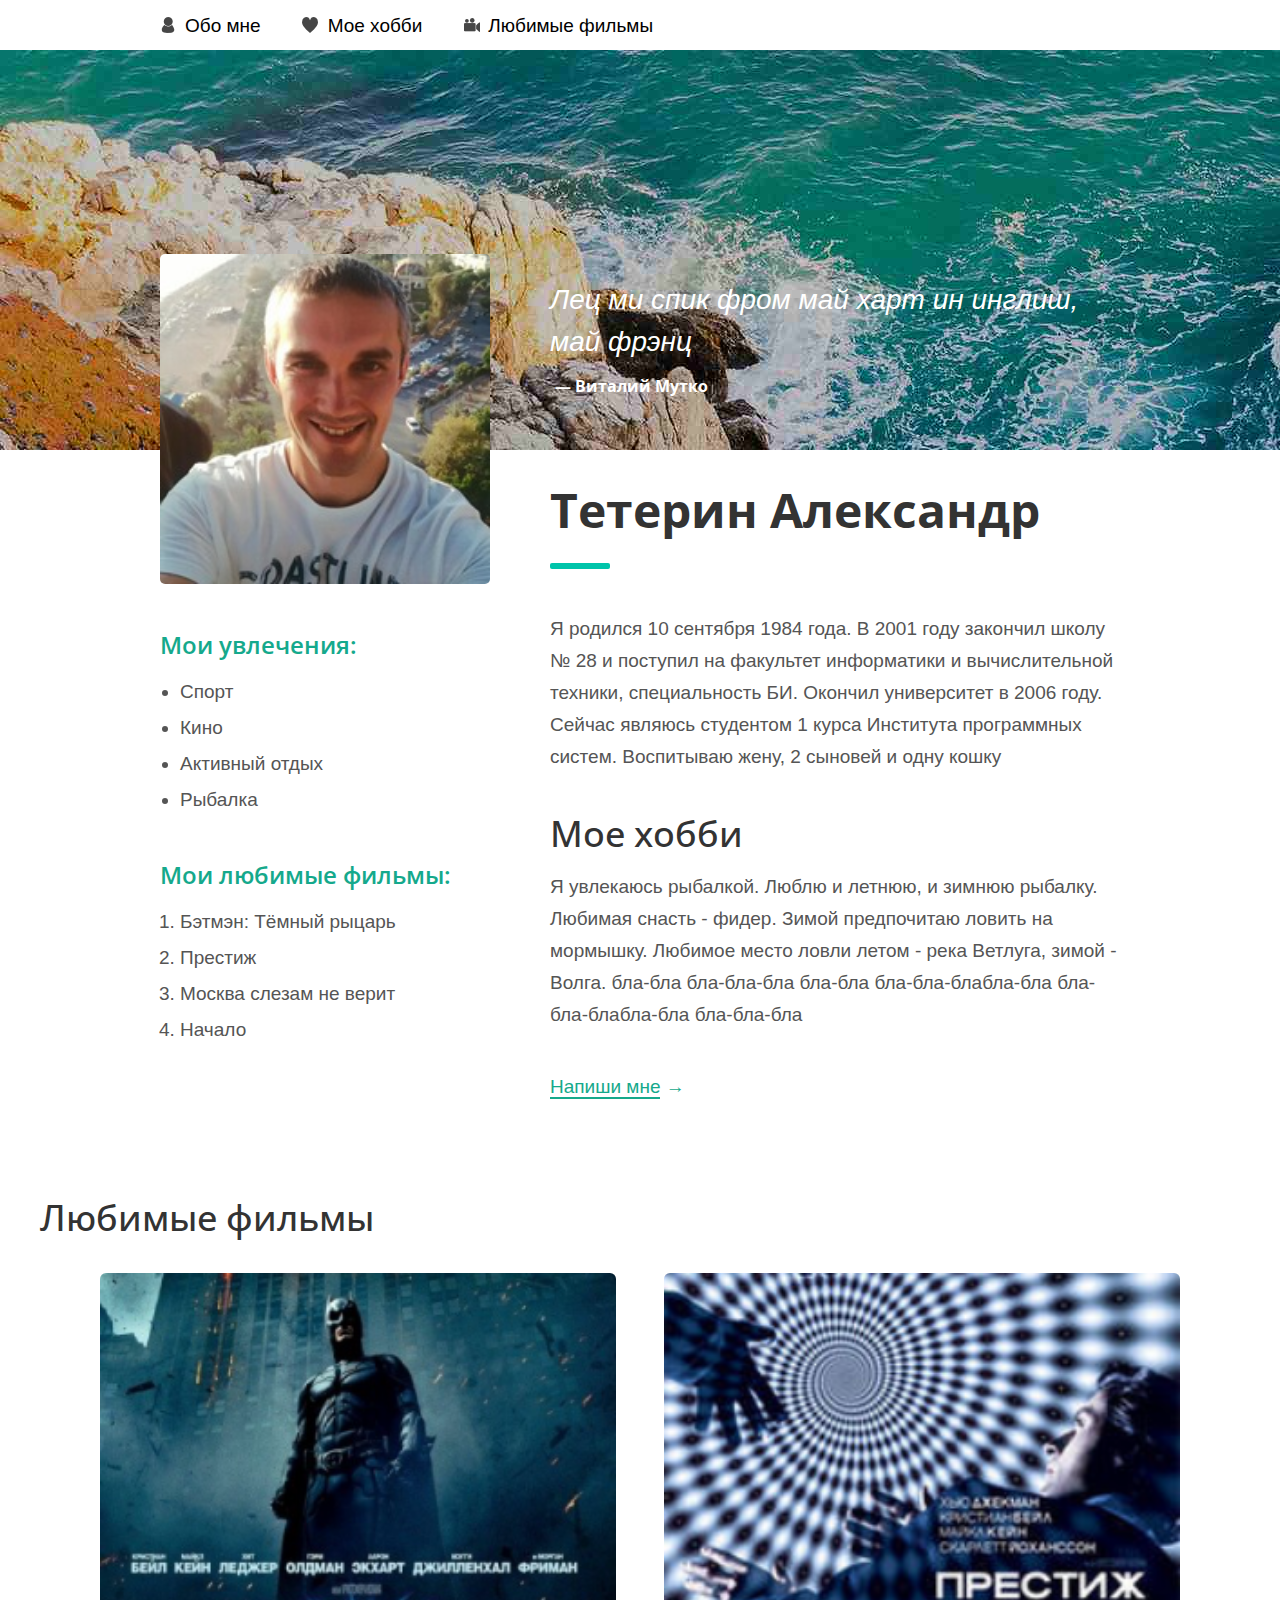
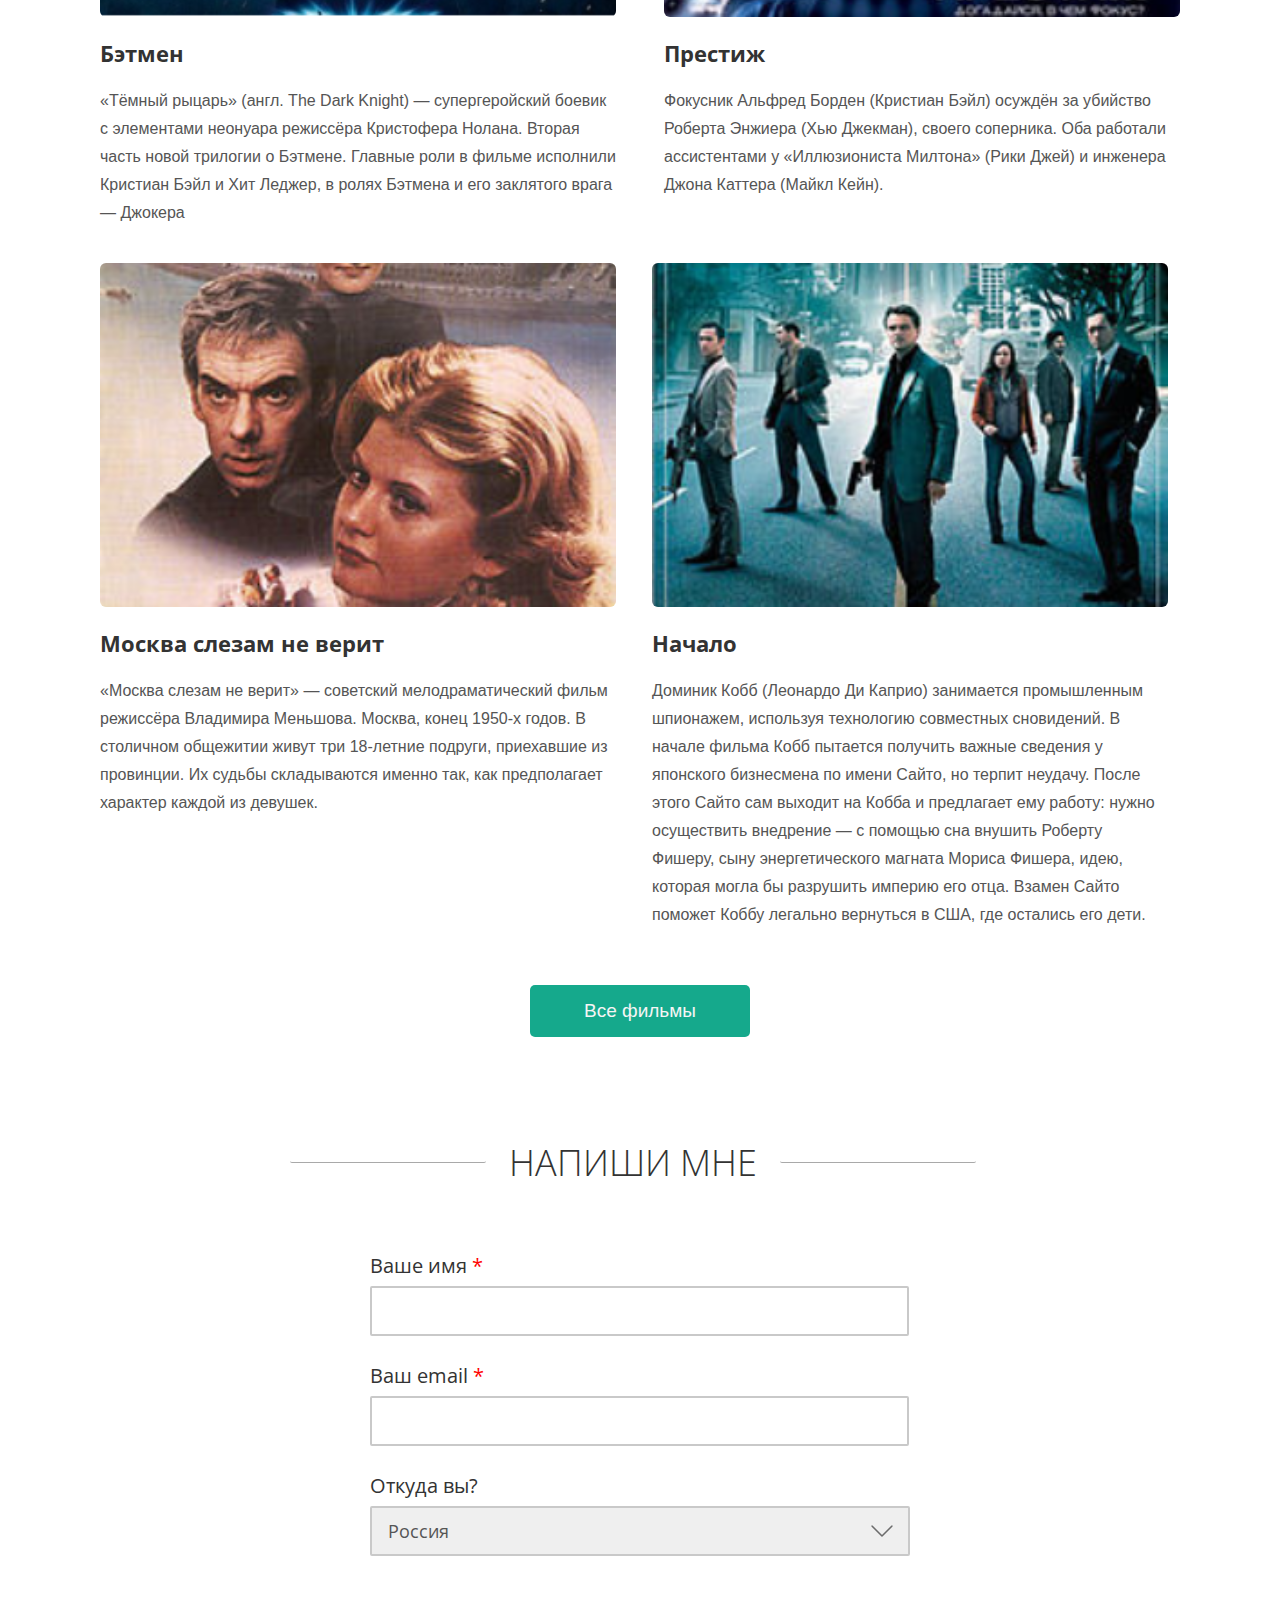
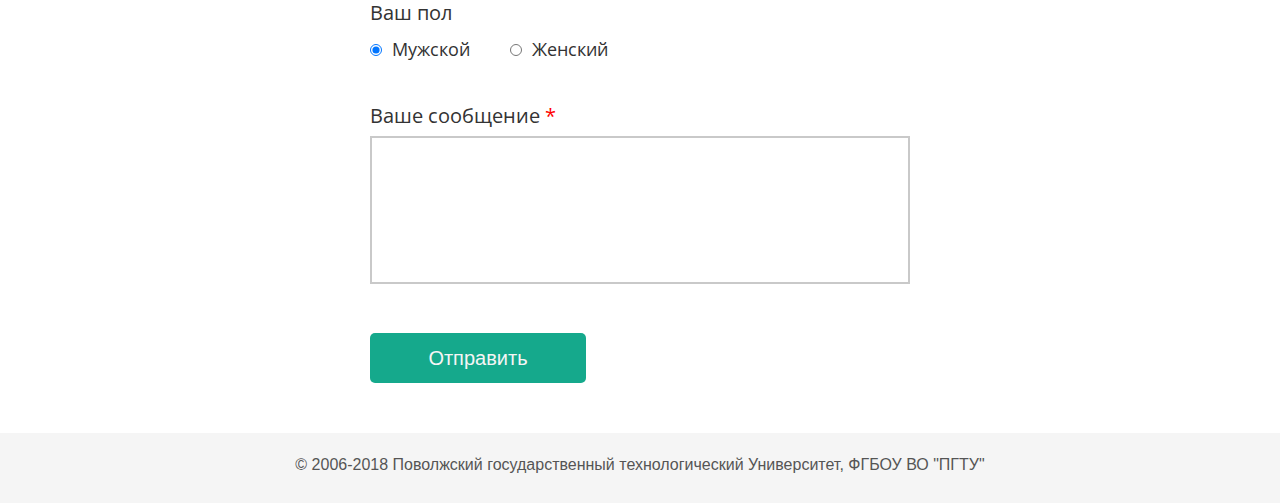
==== 5_2/index.html @ 31f0ffbf "02_04_18 OA" ====
<!DOCTYPE html>
<html lang="en">
    <head>
        <link rel="stylesheet" href="css/reset.css">
        <link rel="stylesheet" href="css/main.css">
        <link href="https://fonts.googleapis.com/css?family=Open+Sans:300,400,600,700,800&amp;subset=cyrillic" rel="stylesheet">
        <meta charset="UTF-8">
        <title>Document</title>
    </head>
        <body>
        <div class="menu">
            <a class="about_me_item" href=#>Обо мнe</a>
            <a class="hobby_item" href=#>Мое хобби</a>
            <a class="my_films_item" href=#>Любимые фильмы</a>
        </div>
        
        <div class="content">
            <div class="left_part">
                <img class="foto" src="images/my_foto.jpg" alt="foto">
                <div class="list">
                    <h3 class="sidebar_header">Мои увлечения:</h3>
                    <ul class="list_text">
                        <li>Спорт</li>
                        <li>Кино</li>
                        <li>Активный отдых</li>
                        <li>Рыбалка</li>
                    </ul>
                    <h3 class="sidebar_header">Мои любимые фильмы:</h3>
                    <ol class="list_text">
                        <li>Бэтмэн: Тёмный рыцарь</li>
                        <li>Престиж</li>
                        <li>Москва слезам не верит</li>
                        <li>Начало</li>
                    </ol>
                </div>
            </div>

            <div class="right_part">
                <div class="blockquote_block">
                    <blockquote>Лец ми спик фром май харт ин инглиш, май фрэнц</blockquote>
                    <p class="autor">— Виталий Мутко</p>
                </div>
                <div class="about_me">
                    <h1>Тетерин Александр</h1>
                    <img class="line" src="images/line.png" alt="line">
                    <p class="text">Я родился 10 сентября 1984 года. В 2001 году закончил школу № 28 и поступил на факультет информатики и вычислительной техники, специальность БИ. Окончил университет в 2006 году. Сейчас являюсь студентом 1 курса Института программных систем. Воспитываю жену, 2 сыновей и одну кошку</p>
                    <h2 class="my_hobby">Мое хобби</h2>
                    <p class="text">Я увлекаюсь рыбалкой. Люблю и летнюю, и зимнюю рыбалку. Любимая снасть - фидер. Зимой предпочитаю ловить на мормышку. Любимое место ловли летом - река Ветлуга, зимой - Волга. бла-бла бла-бла-бла бла-бла бла-бла-блабла-бла бла-бла-блабла-бла бла-бла-бла </p>
                </div>
                <div class="write_me">
                    <p>
                        <a  href="http://yandex.ru" >
                            <span class="link_name">Напиши мне</span>
                            <span class="none">→</span>
                        </a>
                    </p>
                </div>
            </div>
            <div class="clear"></div>
        </div>

        <div class="my_films_block">
            <h2>Любимые фильмы</h2>
            <div class="first_film">
                <img src="images/batmen.png" alt="batmen">
                <h4>Бэтмен</h4>
                <p>«Тёмный рыцарь» (англ. The Dark Knight) — супергеройский боевик с элементами неонуара режиссёра Кристофера Нолана. Вторая часть новой трилогии о Бэтмене. Главные роли в фильме исполнили Кристиан Бэйл и Хит Леджер, в ролях Бэтмена и его заклятого врага — Джокера</p>
            </div>
            <div class="second_film">
                <img src="images/prestige.png" alt="prestige">
                <h4>Престиж</h4>
                <p>Фокусник Альфред Борден (Кристиан Бэйл) осуждён за убийство Роберта Энжиера (Хью Джекман), своего соперника. Оба работали ассистентами у «Иллюзиониста Милтона» (Рики Джей) и инженера Джона Каттера (Майкл Кейн).</p>
            </div>
            <div class="clear_between_second_third"></div>
            <div class="third_film">
                <img src="images/moskow.png" alt="moskow">
                <h4>Москва слезам не верит</h4>
                <p>«Москва слезам не верит» — советский мелодраматический фильм режиссёра Владимира Меньшова. Москва, конец 1950-х годов. В столичном общежитии живут три 18-летние подруги, приехавшие из провинции. Их судьбы складываются именно так, как предполагает характер каждой из девушек.</p>
            </div>
            <div class="fourth_film">
                <img src="images/inception.png" alt="inception">
                <h4>Начало</h4>
                <p>Доминик Кобб (Леонардо Ди Каприо) занимается промышленным шпионажем, используя технологию совместных сновидений. В начале фильма Кобб пытается получить важные сведения у японского бизнесмена по имени Сайто, но терпит неудачу. После этого Сайто сам выходит на Кобба и предлагает ему работу: нужно осуществить внедрение — с помощью сна внушить Роберту Фишеру, сыну энергетического магната Мориса Фишера, идею, которая могла бы разрушить империю его отца. Взамен Сайто поможет Коббу легально вернуться в США, где остались его дети.</p>
            </div>
            <div class="clear"></div>
        </div>
        <a class="all_films" href="http://yandex.ru">Все фильмы</a>
        <div class="feedback_writeme">
            <div class="line"></div>
            <div class="feedback_header"><h2>НАПИШИ МНЕ</h2></div>
            <div class="line"></div>
            <div class="clear"></div>
        </div>
        <div class="feedback_form">
            <form>
                <label class="feedback_label">Ваше имя<span class="red_star">*</span>     <p></p>
                    <input name="username" type=text>
                </label>
                <p></p>
                <label>Ваш email<span class="red_star">*</span>
                    <p></p>
                    <input name="user_email" type=text>
                </label>
                <p></p>
                <label>Откуда вы?
                    <p></p>
                    <select name="country">
                        <option value="russia">Россия</option>
                        <option value="uk">Великобритания</option>
                        <option value="germany">Германия</option>
                    </select>
                </label>
                <p class="gender">Ваш пол</p>
                <label><input type="radio" name="sex" value="men" checked="checked"><span class="sex">Мужской</span></label>
                <label><input type="radio" name="sex" value="women"><span class="sex">Женский</span></label>
                <p></p>
                <label>Ваше сообщение<span class="red_star">*</span>
                    <textarea name="message"></textarea>
                </label>
                <label>
                    <input type="submit" value="Отправить">
                </label>
            </form>
        </div>
        <div class="copyright">
            <p class="copyright_text">© 2006-2018 Поволжский государственный технологический Университет, ФГБОУ ВО "ПГТУ"</p>
        </div>
    </body>
</html>
---- 5_2/css/main.css ----
.menu
{
    margin: 0 auto;
    max-width: 1000px;
    font-size: 0;
}

.menu a
{
    font-size: 19px;
    font-family: "Georgia", sans-serif;
    color: black;
    padding-left: 45px;
}

.about_me_item
{
    margin: 0;
    display: inline-block;
    background-image: url("../images/about_me_icon.png");
    background-repeat: no-repeat;
    background-position: 21px 17px;
    padding-top: 15px;
    padding-bottom: 14px;
    padding-right: 22px;

}

.about_me_item:hover
{
    background-image: url("../images/w_about_me_icon.png");
    background-repeat: no-repeat;
    background-position: 21px 17px;
    background-color: rgb(21,169,140);
    color: white;
}

.hobby_item
{
    margin: 0;
    display: inline-block;
    background-image: url("../images/hobby_icon.png");
    background-repeat: no-repeat;
    background-position: 19px 17px;
    padding-right: 21px;
    padding-top: 15px;
    padding-bottom: 14px;
}

.hobby_item:hover
{
    background-color: rgb(21,169,140);
    color: white;
    background-image: url("../images/w_my_hobby.png");
    background-repeat: no-repeat;
    background-position: 19px 17px;
}

.my_films_item
{
    display: inline-block;
    background-image: url("../images/video_icon.png");
    background-repeat: no-repeat;
    background-position: 21px 17px;
    padding-right: 20px;
    padding-top: 15px;
    padding-bottom: 14px;
}

.my_films_item:hover
{
    background-color: rgb(21,169,140);
    color: white;
    background-image: url("../images/w_video_icon.png");
    background-repeat: no-repeat;
    background-position: 18px 17px;    
}

body
{
    background-image: url("../images/background.jpg");
    background-repeat: no-repeat;
    background-position: 0 50px;
    max-width: 1920px;
    width: 100%;
    height: auto;
}

.content
{
    margin: 0 auto;
    max-width: 1000px;
}

.content .left_part
{
    float: left;
    width: 33%;
    margin-right: 6%;
    padding-left: 2%;
    margin-top: 203px;
}

.sidebar_header
{
    font-size: 24px;
    line-height: 34px;
    color: rgb(21,169,140);
    font-family: "open sans", sans-serif;
    font-weight: 600;
    margin-top: 40px;
    margin-bottom: 12px;
}

.left_part .foto
{
    border-radius: 5px;
    max-height: 350px;
    max-width: 330px;
    width: 100%;
    height: auto;
}

.right_part
{
    float: left;
    width: 57%;
    margin-top: 228px;
}

.blockquote_block
{
    height: 210px;
}

.clear
{
    clear: both;
}

.quote
{
    margin-top: 50px;
    width: 130px;
    height: 70px;
}

blockquote
{
    font-size: 28px;
    line-height: 42px;
    color: rgb(255,255,255);
    font-family: "Georgia", sans-serif;
    font-style: italic;
}

.autor
{
    line-height: 46px;
    font-size: 16px;
    color: rgb(255,255,255);
    font-family: "Open Sans", sans-serif;
    font-weight: bold;
    margin-left: 5px;
}

.right_part .about_me h1
{
    font-size: 48px;
    line-height: 42px;
    color: rgb(51,51,51);
    font-family: "Open Sans", sans-serif;
    font-weight: 700;
}

.line
{
    margin-top: 32px;
    margin-bottom: 40px;
    height: 6px;
    border-radius: 2px;
}

.my_hobby
{
    font-size: 36px;
    line-height: 42px;
    color: rgb(51,51,51);
    font-family: "Open Sans", sans-serif;
    font-weight: 500;
    margin-top: 40px;
    margin-bottom: 16px;
    margin-left: 0px;
}

.list_text
{
    font-size: 19px;
    line-height: 36px;
    color: rgb(85,85,85);
    font-family: "Georgia", sans-serif;
    text-align: left;
}

.text
{
    font-size: 19px;
    line-height: 32px;
    color: rgb(85,85,85);
    font-family: "Georgia", sans-serif;
}

.write_me
{
    margin-top: 40px;
    width: 150px;
    font-size: 19px;
    line-height: 32px;
    color: rgb(21,169,139);
    font-family: "Georgia", sans-serif;
}

.write_me .link_name
{
    border-bottom: 2px solid rgb(21,169,139);
}

.write_me .none
{
    border-bottom: 0px solid rgb(21,169,139);
}

li
{
    margin-left: 20px;
}

a
{
    color: rgb(21,169,139);
    text-decoration: none;
}

.my_films_block
{
    max-width: 1200px;
    width: 62,5%;
    margin: 0 auto;
    margin-top: 94px;
    margin-bottom: 56px;
}

.my_films_block img
{
    border-radius: 6px;
    margin-bottom: 16px;
    max-width: 100%;
    height: auto;

}

.my_films_block h2
{
    font-size: 36px;
    font-weight: 500;
    line-height: 42px;
    color: rgb(51,51,51);
    font-family: "Open Sans", sans-serif;
    margin-bottom: 34px;
}

.my_films_block h4
{
    font-size: 22px;
    line-height: 32px;
    color: rgb(51,51,51);
    font-family: "Open Sans", sans-serif;
    font-weight: 700;
    margin-bottom: 18px;
}

.my_films_block p
{
    font-size: 16px;
    line-height: 28px;
    color: rgb(85,85,85);
    font-family: "Georgia", sans-serif;
}

.my_films_block .first_film
{
    float: left;
    width: 23.75%;
    margin-right: 20px;
}

.my_films_block .second_film
{
    float: left;
    width: 23.75%;
    margin-right: 20px;
}

.my_films_block .third_film
{
    float: left;
    width: 23.75%;
    margin-right: 20px;
}

.my_films_block .fourth_film
{
    float: left;
    width: 23.75%;
    margin: 0;
}
.all_films
{
    padding: 15px 0;
    display: block;
    text-align: center;
    background-color: rgb(21,169,140);
    border-radius: 5px;
    font-size: 19px;
    color: rgb(245,245,245);
    font-family: "Georgia", sans-serif;
    width: 220px;
    margin: 0 auto;
}

.feedback_writeme
{
    margin: 0 auto;
    max-width: 700px;
    width: 90%;
    margin-bottom: 66px;
    margin-top: 105px;
}

.feedback_form
{
    max-width: 540px;
    width: 100%;
    margin: 0 auto;
    font-size: 20px;
    line-height: 32px;
    color: rgb(51,51,51);
    font-family: "Open Sans";
}

form
{
    max-width: 540px;
    width: 100%;
}

.feedback_writeme .line
{
    max-width: 200px;
    width: 28%;
    float: left;
    border-bottom: 1px solid rgb(169,169,169);
    margin: 0 0;
    height: 20px;
}

.feedback_header
{
    max-width: 295px;
    width: 42%;
    float: left;
    text-align: center;
}

.feedback_header h2
{
    font-size: 36px;
    line-height: 42px;
    color: rgb(51,51,51);
    font-family: "Open Sans";
    font-weight: 200;
}

.red_star
{
    color: red;
    padding-left: 5px;
}

input[type="text"]
{
    border: 2px solid rgb(201,201,201);
    border-radius: 2px;
    font-size: 20px;
    max-width: 519px;
    width: 100%;
    height: 46px;
    margin-top: 4px;
    margin-bottom: 24px;
    padding-left: 3%;
}

select
{
    margin-top: 4px;
    margin-bottom: 41px;
    border: 2px solid rgb(201,201,201);
    border-radius: 2px;
    font-size: 18px;
    line-height: 32px;
    color: rgb(85,85,85);
    font-family: "Open Sans";
    max-width: 540px;
    width: 100%;
    height: 50px;
    cursor: pointer;
    padding-left: 3%;
    -webkit-appearance: none;
    -moz-appearance: none;
    appearance: none;
    background-image: url("../images/arrow.png");
    background-repeat: no-repeat;
    background-position: 97% 50%;
}

select:hover, input:hover, textarea:hover
{
    border: 2px solid rgb(166,166,166);
}

input:focus, select:focus, textarea:focus
{
    border:2px solid rgb(21,169,140);
}

input[type="radio"]
{
    margin-top: 5px;
    width: 12px;
    height: 12px;
    margin-right: 10px;
    margin-bottom: 44px;
    font-size: 18px;
    line-height: 32px;
    color: rgb(51,51,51);
    font-family: "Open Sans";
    cursor: pointer;
}

.gender
{
    margin-bottom: 4px;
}

.sex
{
    margin-right: 35px;
    width: 140px;
    font-size: 18px;
    line-height: 32px;
    color: rgb(51,51,51);
    font-family: "Open Sans",sans-serif;
    cursor: pointer;
}

textarea
{
    margin: 0 auto;
    margin-top: 4px;
    border: 2px solid rgb(201,201,201);
    max-width: 504px;
    width: 100%;
    height: 112px;
    resize: none;
    padding: 3%;
    font-size: 20px;
}

input[type="submit"]
{
    max-width: 220px;
    width: 40%;
    height: 50px;
    background-color: rgb(21,169,140);
    text-align: center;
    border-radius: 5px;
    font-size: 1em;
    line-height: 32px;
    color: rgb(245,245,245);
    font-family: "Georgia", sans-serif;
    margin-top: 40px;
    cursor: pointer;
}

.copyright
{
    height: 70px;
    width: 100%;
    text-align: center;
    background-color: rgb(245,245,245);
    margin-top: 50px;
}

.copyright_text
{
    display: inline-block;
    font-size: 16px;
    padding-top: 23px;
    color: rgb(85,85,85);
    font-family: "Georgia", sans-serif;
}

@media screen and (max-width: 1280px) and (min-width: 640px)
{
    .my_films_block .first_film
    {
        width: 43%;
        margin-right: 0;
        margin-left: 5%;
        margin-bottom: 3%;
    }
    
    .my_films_block .second_film
    {
        width: 43%;
        margin-right: 3%;
        margin-left: 4%;
        margin-bottom: 3%;
    }
    
    .my_films_block .third_film
    {
        width: 43%;
        margin-right: 0;
        margin-left: 5%;
    }
    
    .clear_between_second_third
    {
        clear: both;
    }
    
    .my_films_block .fourth_film
    {
        width: 43%;
        margin-left: 3%;
        margin-right: 4%;
    }
    
    .my_films_block img
    {
        width: 100%;
        height: auto;
    }
}
@media screen and (max-width: 570px)
{
    .content .left_part
    {
        float: none;
        width: 80%;
        margin: 0 auto;
        
    }
    .right_part
    {
        float: none;
        width: 80%;
        margin: 0 auto;
    }
    
    input[type="submit"]
    {
        font-size: 0.7em;
    }
    
    .blockquote_block
    {
        margin-top: 50px;
        height: 150px;
    }
    
    blockquote,
    .autor
    {
        color: black;
    }
    
    label,
    .gender
    {
        margin-left: 2.5%;
    }
    
    .feedback_header
    {
        width: 100%;
    }
    
    .feedback_writeme
    {
        margin-left: 2.5%;
        width: 90%;
    }
}

@media screen and (max-width: 900px)
{
    .content .left_part
    {
        margin-top: 250px;
    }
}

@media screen and (max-width: 640px)
{
    .about_me_item, .my_films_item, .hobby_item
    {
        display: block;
        padding-right: 10px;
    }
    
    .about_me_item
    {
        width: 85px;
    }
    
    .my_films_item
    {
        width: 180px;
    }
    
    .hobby_item
    {
        width: 105px;
    }
    
    .my_films_block
    {
        width: 90%;
        margin: 30px auto;
    }
    
    .my_films_block .first_film, .my_films_block .second_film,
    .my_films_block .third_film,
    .my_films_block .fourth_film
    {
        width: 90%;
        margin: 0 auto;
        float: none;
    }
    
    .my_films_block img
    {
        width: 100%;
        height: auto;
    }
    
    body
    {
        background-position: 0 150px;
        background-size: 1500px;
    }
    
    .content
    {
        margin-top: -50px;
    }
    
    blockquote
    {
        font-size: 24px;
        line-height: 34px;
    }
    
    .autor
    {
        line-height: 34px;
        font-size: 14px; 
    }
    
    .my_films_block h2
    {
        margin-top: 40px;
    }
    
    .feedback_writeme .line
    {
        display: none;
    }
    
    .feedback_header
    {
        width: 90%;
    }

    textarea
    {
        width: 85%;
        margin-left: 2.5%;
        
    }
    
    input[type="text"]
    {
        width: 90%;
        margin-left: 2.5%;
    }
    
    select
    {
        width: 95%;
        margin-left: 2%;
    }
}
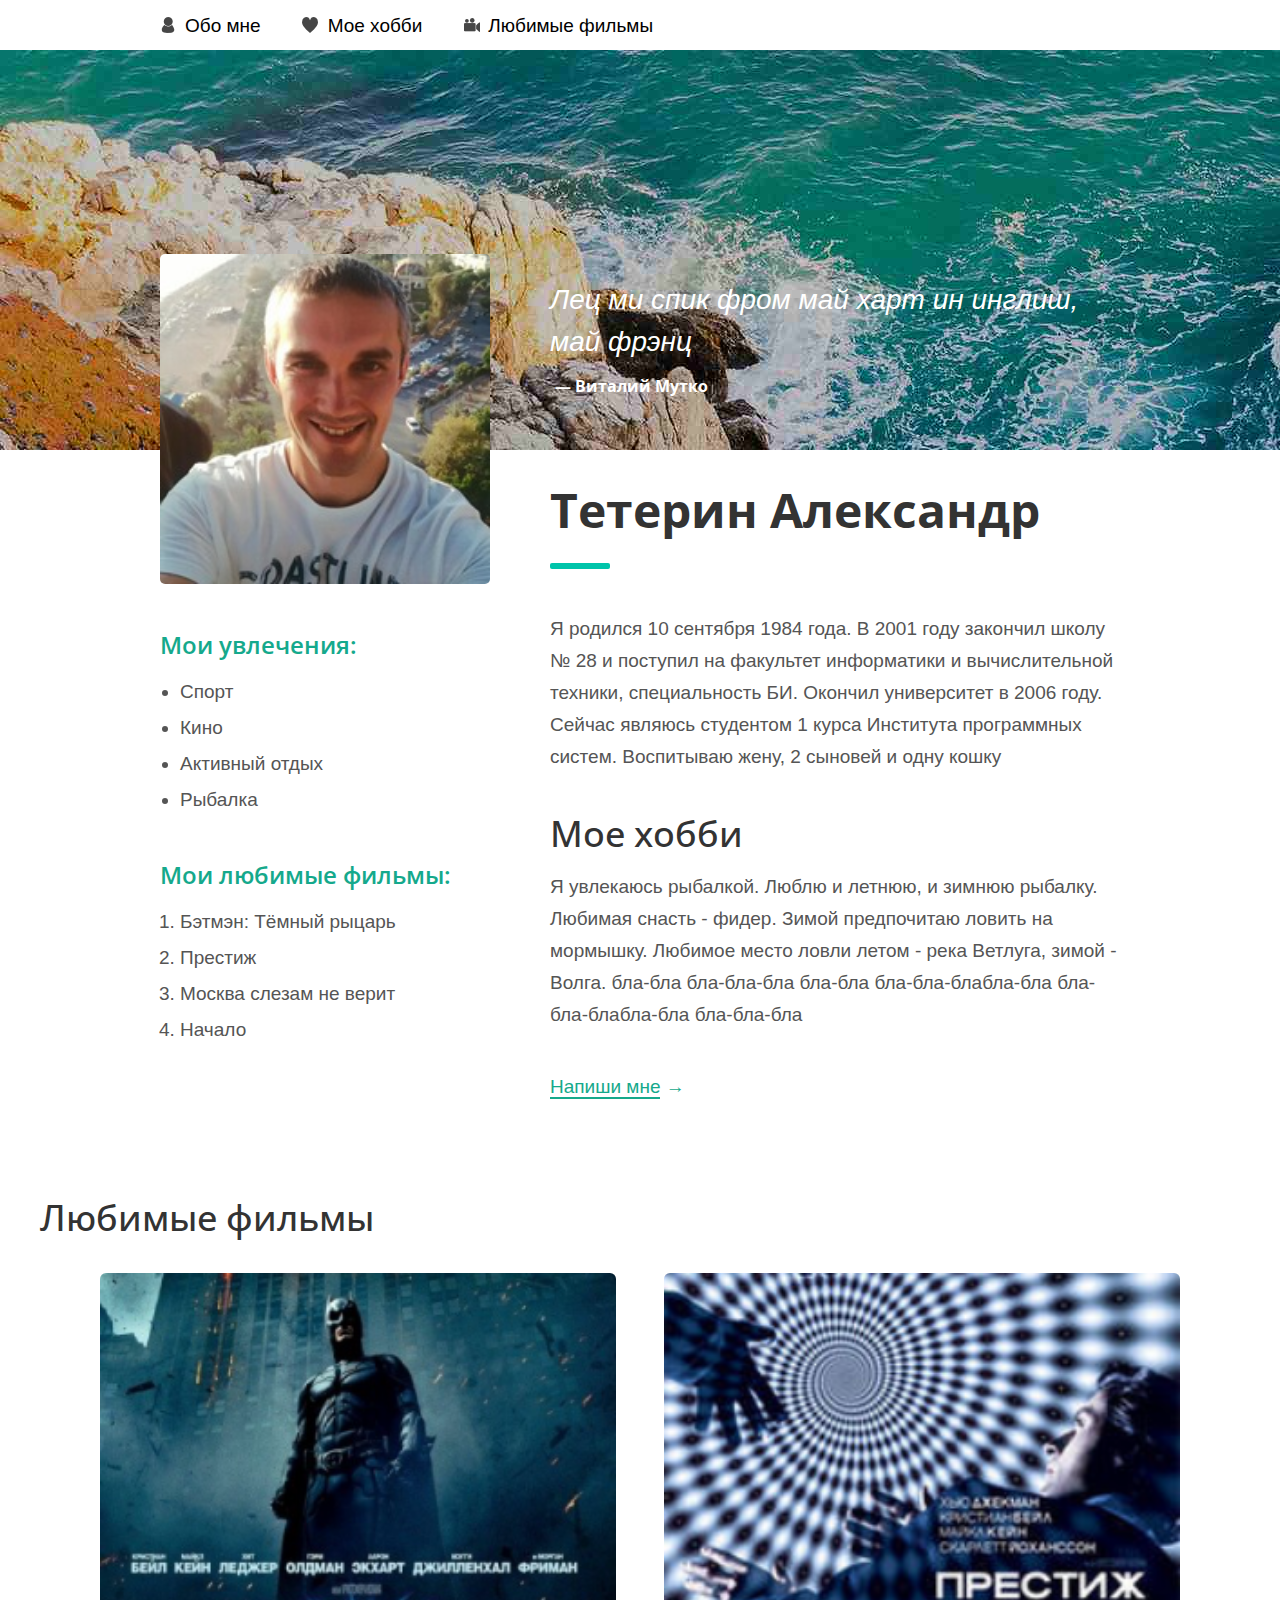
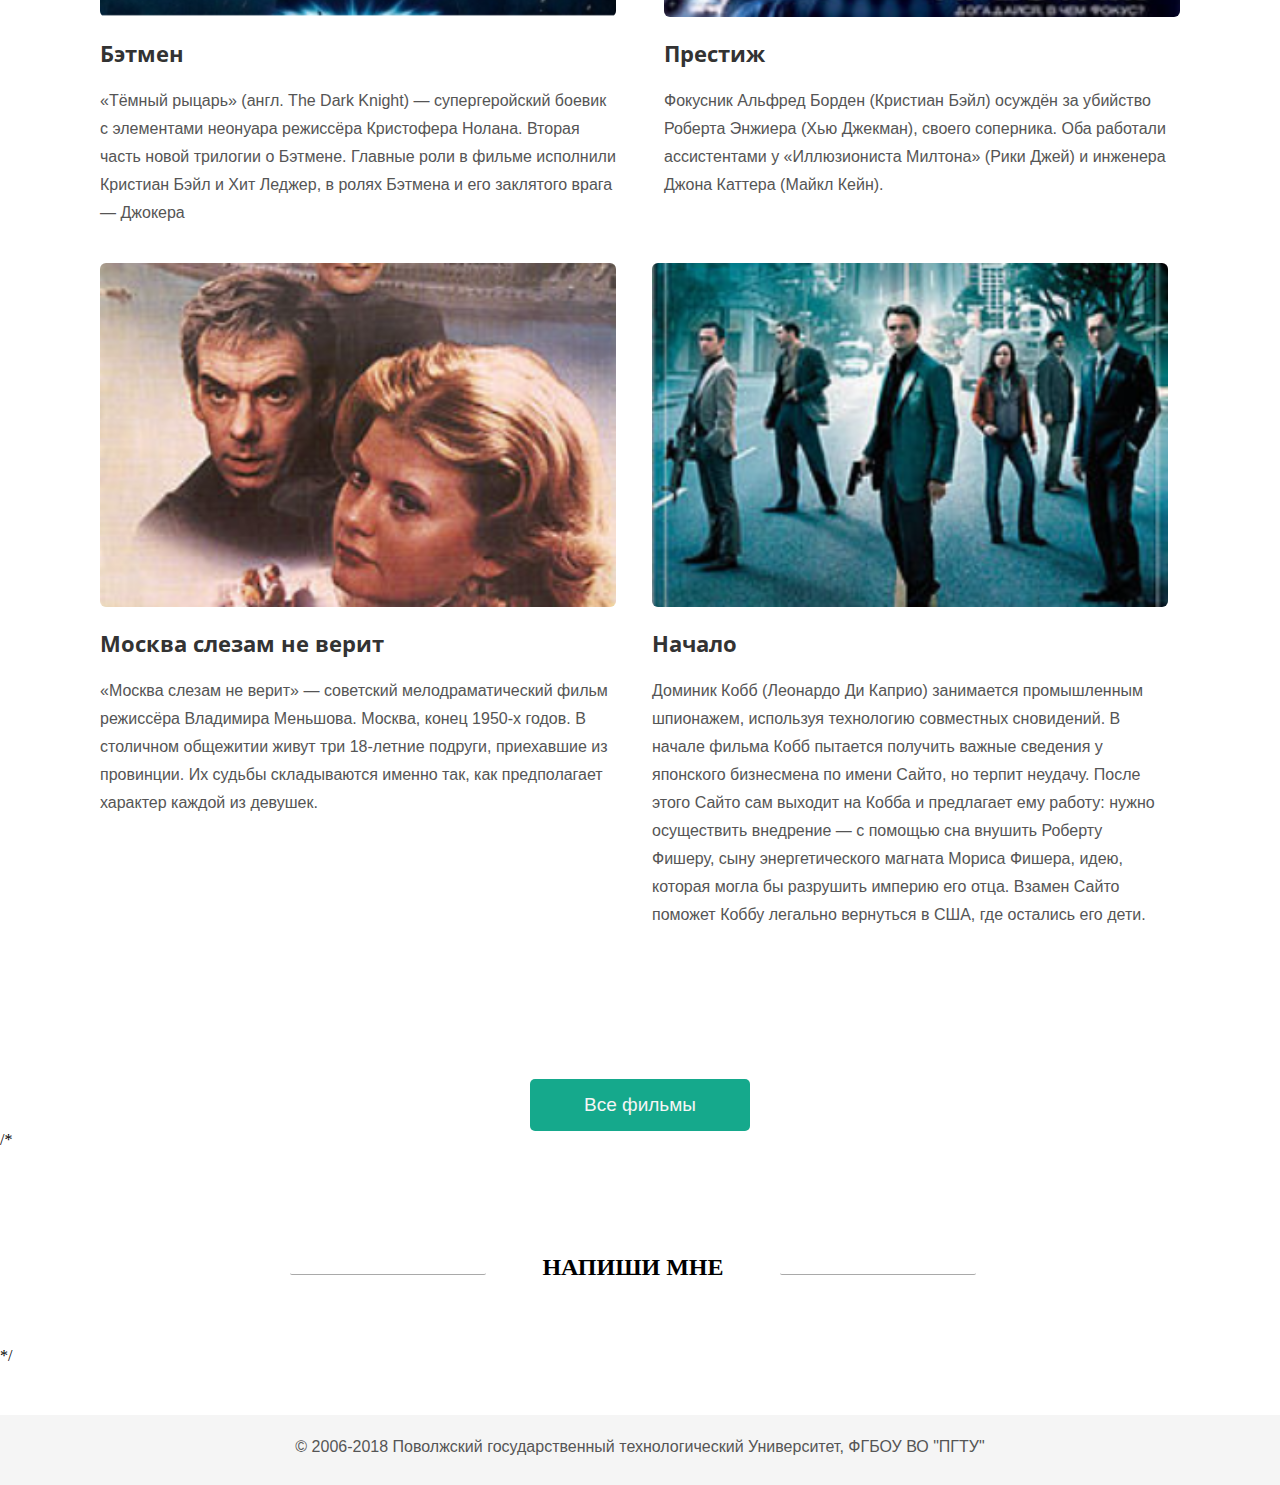
==== commit 72ffc2a0: "Добавлено модальное окно" ====
--- a/5_2/index.html
+++ b/5_2/index.html
@@ -58,7 +58,44 @@
             </div>
             <div class="clear"></div>
         </div>
-
+        <div class="background"></div>    
+        <div class="popup">
+            <h2 class="write_me_header">Напиши мне</h2>
+            <a id="close_window" href=# ></a>
+            <div class="clear"></div>
+            <div class="feedback_form">
+                <form name="contact_form">
+                    <label class="feedback_label">Ваше имя<span class="red_star">*</span>     
+                    <p></p>
+                        <input id="name" name="username" type=text>
+                    </label>
+                    <p></p>
+                    <label>Ваш email<span class="red_star">*</span>
+                        <p></p>
+                        <input id="user_email" name="user_email" type=text>
+                    </label>
+                    <p></p>
+                    <label>Откуда вы?
+                        <p></p>
+                        <select name="country">
+                            <option value="russia">Россия</option>
+                            <option value="uk">Великобритания</option>
+                            <option value="germany">Германия</option>
+                        </select>
+                    </label>
+                    <p class="gender">Ваш пол</p>
+                    <label><input type="radio" name="sex" value="men" checked="checked"><span class="sex">Мужской</span></label>
+                    <label><input type="radio" name="sex" value="women"><span class="sex">Женский</span></label>
+                    <p></p>
+                    <label>Ваше сообщение<span class="red_star">*</span>
+                        <textarea id="text_area" name="message"></textarea>
+                    </label>
+                    <label>
+                        <input id="send" type="submit" value="Отправить">
+                    </label>
+                </form>
+            </div>
+        </div>
         <div class="my_films_block">
             <h2>Любимые фильмы</h2>
             <div class="first_film">
@@ -84,46 +121,42 @@
             </div>
             <div class="clear"></div>
         </div>
-        <a class="all_films" href="http://yandex.ru">Все фильмы</a>
-        <div class="feedback_writeme">
+        <div class="advansedFilmBlock" id="hidden_block">
+            <div class="first_film">
+                <img src="images/batmen.png" alt="batmen">
+                <h4>Бэтмен</h4>
+                <p>«Тёмный рыцарь» (англ. The Dark Knight) — супергеройский боевик с элементами неонуара режиссёра Кристофера Нолана. Вторая часть новой трилогии о Бэтмене. Главные роли в фильме исполнили Кристиан Бэйл и Хит Леджер, в ролях Бэтмена и его заклятого врага — Джокера</p>
+            </div>
+            <div class="second_film">
+                <img src="images/prestige.png" alt="prestige">
+                <h4>Престиж</h4>
+                <p>Фокусник Альфред Борден (Кристиан Бэйл) осуждён за убийство Роберта Энжиера (Хью Джекман), своего соперника. Оба работали ассистентами у «Иллюзиониста Милтона» (Рики Джей) и инженера Джона Каттера (Майкл Кейн).</p>
+            </div>
+            <div class="clear_between_second_third"></div>
+            <div class="third_film">
+                <img src="images/moskow.png" alt="moskow">
+                <h4>Москва слезам не верит</h4>
+                <p>«Москва слезам не верит» — советский мелодраматический фильм режиссёра Владимира Меньшова. Москва, конец 1950-х годов. В столичном общежитии живут три 18-летние подруги, приехавшие из провинции. Их судьбы складываются именно так, как предполагает характер каждой из девушек.</p>
+            </div>
+            <div class="fourth_film">
+                <img src="images/inception.png" alt="inception">
+                <h4>Начало</h4>
+                <p>Доминик Кобб (Леонардо Ди Каприо) занимается промышленным шпионажем, используя технологию совместных сновидений. В начале фильма Кобб пытается получить важные сведения у японского бизнесмена по имени Сайто, но терпит неудачу. После этого Сайто сам выходит на Кобба и предлагает ему работу: нужно осуществить внедрение — с помощью сна внушить Роберту Фишеру, сыну энергетического магната Мориса Фишера, идею, которая могла бы разрушить империю его отца. Взамен Сайто поможет Коббу легально вернуться в США, где остались его дети.</p>
+            </div>
+            <div class="clear"></div>
+            
+        </div>
+        <a class="all_films" id="all_films_button" href="">Все фильмы</a>
+        /*<div class="feedback_writeme">
             <div class="line"></div>
             <div class="feedback_header"><h2>НАПИШИ МНЕ</h2></div>
             <div class="line"></div>
             <div class="clear"></div>
-        </div>
-        <div class="feedback_form">
-            <form>
-                <label class="feedback_label">Ваше имя<span class="red_star">*</span>     <p></p>
-                    <input name="username" type=text>
-                </label>
-                <p></p>
-                <label>Ваш email<span class="red_star">*</span>
-                    <p></p>
-                    <input name="user_email" type=text>
-                </label>
-                <p></p>
-                <label>Откуда вы?
-                    <p></p>
-                    <select name="country">
-                        <option value="russia">Россия</option>
-                        <option value="uk">Великобритания</option>
-                        <option value="germany">Германия</option>
-                    </select>
-                </label>
-                <p class="gender">Ваш пол</p>
-                <label><input type="radio" name="sex" value="men" checked="checked"><span class="sex">Мужской</span></label>
-                <label><input type="radio" name="sex" value="women"><span class="sex">Женский</span></label>
-                <p></p>
-                <label>Ваше сообщение<span class="red_star">*</span>
-                    <textarea name="message"></textarea>
-                </label>
-                <label>
-                    <input type="submit" value="Отправить">
-                </label>
-            </form>
-        </div>
+        </div>*/
+        
         <div class="copyright">
             <p class="copyright_text">© 2006-2018 Поволжский государственный технологический Университет, ФГБОУ ВО "ПГТУ"</p>
         </div>
+        <script src="js/main.js"></script>
     </body>
 </html>--- a/5_2/css/main.css
+++ b/5_2/css/main.css
@@ -250,7 +250,30 @@
     margin-bottom: 56px;
 }
 
-.my_films_block img
+.advansedFilmBlock
+{
+    visibility: hidden;
+    overflow: hidden;
+    height: 0;
+    max-width: 1200px;
+    width: 62,5%;
+    margin: 0 auto;
+    margin-top: 94px;
+    margin-bottom: 56px;
+    opacity: 0;
+}
+
+.visible_advanced_film
+{
+    height: auto;
+    visibility: visible;
+    transition: 2s;
+    display: block;
+    opacity: 1;
+}
+
+.my_films_block img,
+.advansedFilmBlock img
 {
     border-radius: 6px;
     margin-bottom: 16px;
@@ -269,7 +292,9 @@
     margin-bottom: 34px;
 }
 
-.my_films_block h4
+.my_films_block h4,
+.advansedFilmBlock h4
+
 {
     font-size: 22px;
     line-height: 32px;
@@ -279,7 +304,8 @@
     margin-bottom: 18px;
 }
 
-.my_films_block p
+.my_films_block p,
+.advansedFilmBlock p
 {
     font-size: 16px;
     line-height: 28px;
@@ -287,28 +313,28 @@
     font-family: "Georgia", sans-serif;
 }
 
-.my_films_block .first_film
+.first_film
 {
     float: left;
     width: 23.75%;
     margin-right: 20px;
 }
 
-.my_films_block .second_film
+.second_film
 {
     float: left;
     width: 23.75%;
     margin-right: 20px;
 }
 
-.my_films_block .third_film
+.third_film
 {
     float: left;
     width: 23.75%;
     margin-right: 20px;
 }
 
-.my_films_block .fourth_film
+.fourth_film
 {
     float: left;
     width: 23.75%;
@@ -372,14 +398,20 @@
     text-align: center;
 }
 
-.feedback_header h2
-{
+.popup h2
+{
+    margin-left: 60px;
+    margin-top: 42px;
+    margin-bottom: 36px;
     font-size: 36px;
     line-height: 42px;
     color: rgb(51,51,51);
     font-family: "Open Sans";
-    font-weight: 200;
-}
+    font-weight: 600;
+    display: block;
+    float: left;
+}
+
 
 .red_star
 {
@@ -387,10 +419,56 @@
     padding-left: 5px;
 }
 
+.background
+{
+    position: fixed;
+    opacity: 0.5;
+    background-color: rgb(50,50,50);
+    z-index: 100;
+    top: 0;
+    left: 0;
+    width: 100%;
+    height: 100%;
+    display: none;
+    cursor: pointer;
+}
+
+.popup 
+{
+    position: fixed; /* фиксированное положение */
+    //top: 50px;
+    right: 0;
+    bottom: 0;
+    left: 0;
+    z-index: 900;
+    //opacity: 1;
+    height: 100%;
+    width: 100%;
+    display: none;
+    margin: auto auto;
+    max-width: 660px;
+    max-height: 900px;
+    background-color: white;
+    border-radius: 10px;
+    overflow: auto;
+}
+
+#close_window
+{
+    background-image: url("../images/exit_icon.png");
+    background-repeat: no-repeat;
+    //background-position: 90%;
+    display: block;
+    float: left;
+    padding: 20px 20px;
+    margin-left: 47%;
+    margin-top: 32px;
+    
+    
+}
+
 input[type="text"]
 {
-    border: 2px solid rgb(201,201,201);
-    border-radius: 2px;
     font-size: 20px;
     max-width: 519px;
     width: 100%;
@@ -398,6 +476,8 @@
     margin-top: 4px;
     margin-bottom: 24px;
     padding-left: 3%;
+    border: 2px solid rgb(201,201,201);
+    border-radius: 2px;
 }
 
 select
@@ -510,6 +590,12 @@
     font-family: "Georgia", sans-serif;
 }
 
+.red_border
+{
+    border: 4px solid rgb(210, 0, 0);
+}
+
+
 @media screen and (max-width: 1280px) and (min-width: 640px)
 {
     .my_films_block .first_film
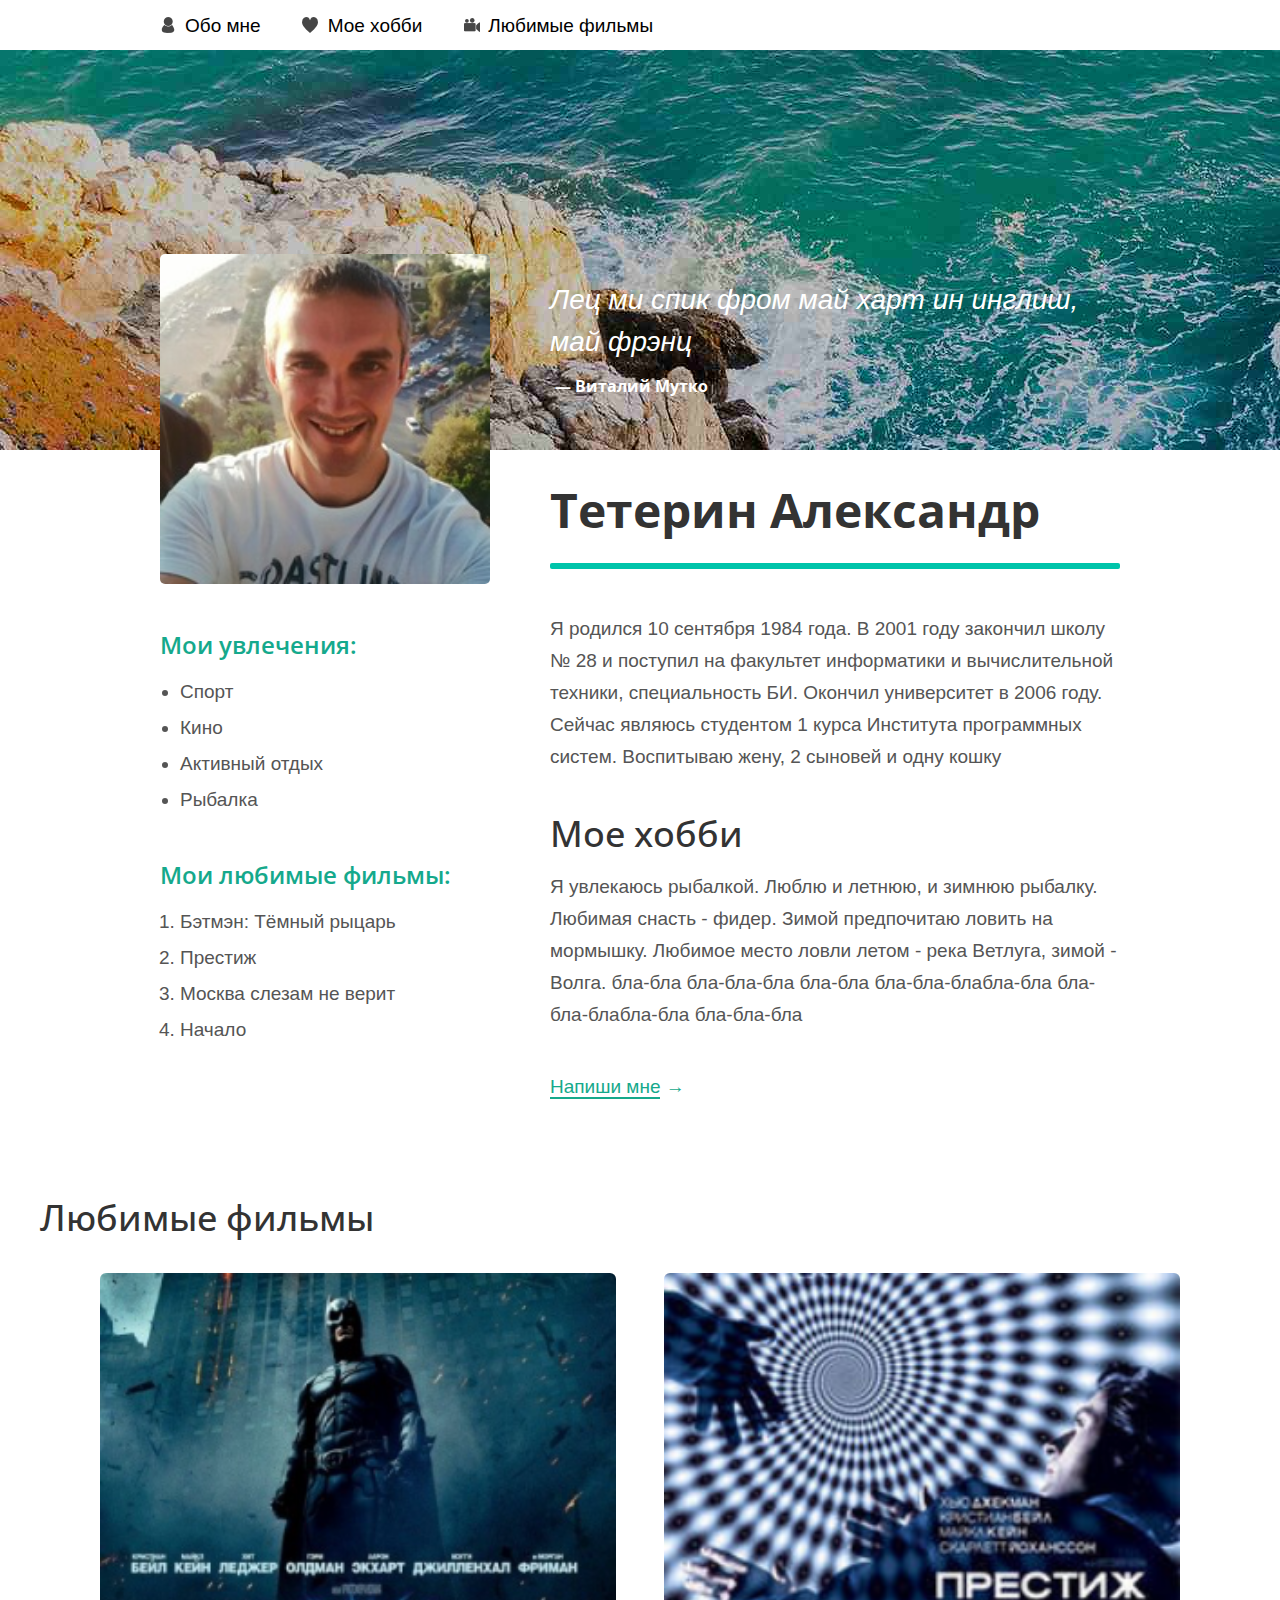
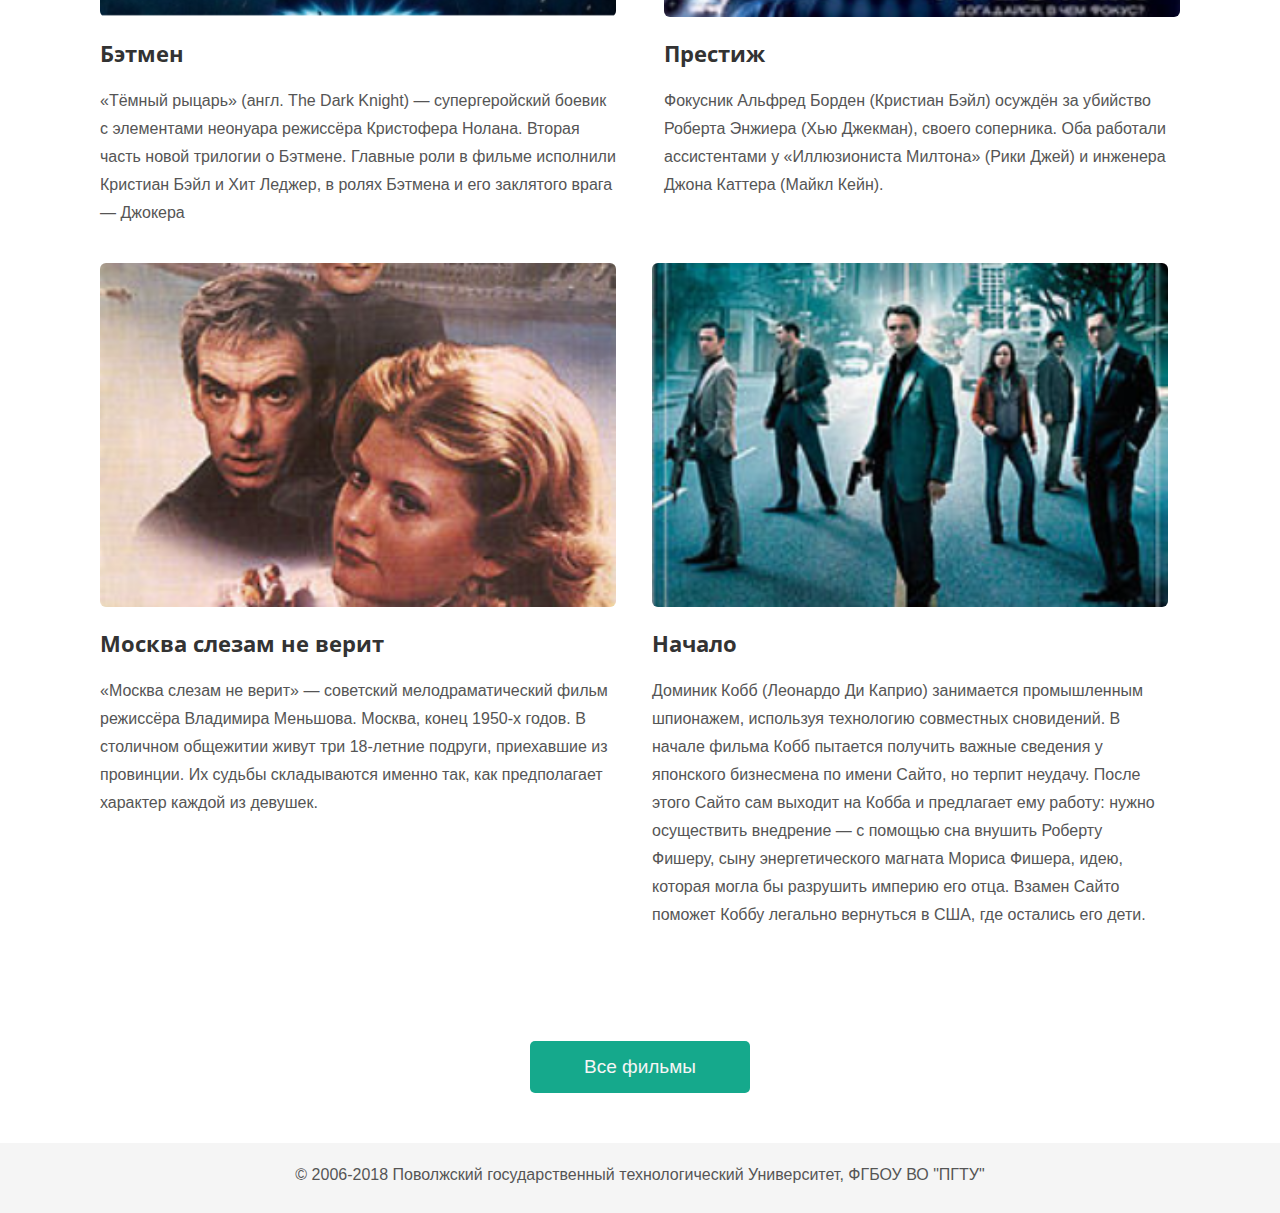
==== commit 19be741b: "модифицирован JS" ====
--- a/5_2/index.html
+++ b/5_2/index.html
@@ -58,7 +58,7 @@
             </div>
             <div class="clear"></div>
         </div>
-        <div class="background"></div>    
+        <div class="background"></div>
         <div class="popup">
             <h2 class="write_me_header">Напиши мне</h2>
             <a id="close_window" href=# ></a>
@@ -67,12 +67,12 @@
                 <form name="contact_form">
                     <label class="feedback_label">Ваше имя<span class="red_star">*</span>     
                     <p></p>
-                        <input id="name" name="username" type=text>
+                        <input class="required_field" id="name" name="username" type=text>
                     </label>
                     <p></p>
                     <label>Ваш email<span class="red_star">*</span>
                         <p></p>
-                        <input id="user_email" name="user_email" type=text>
+                        <input class="required_field" id="user_email" name="user_email" type=text>
                     </label>
                     <p></p>
                     <label>Откуда вы?
@@ -88,7 +88,7 @@
                     <label><input type="radio" name="sex" value="women"><span class="sex">Женский</span></label>
                     <p></p>
                     <label>Ваше сообщение<span class="red_star">*</span>
-                        <textarea id="text_area" name="message"></textarea>
+                        <textarea class="required_field" id="text_area" name="message"></textarea>
                     </label>
                     <label>
                         <input id="send" type="submit" value="Отправить">
@@ -121,21 +121,22 @@
             </div>
             <div class="clear"></div>
         </div>
-        <div class="advansedFilmBlock" id="hidden_block">
+        <div class="clear"></div>
+        <div class="advansed_film_block" id="hidden_block">
             <div class="first_film">
-                <img src="images/batmen.png" alt="batmen">
-                <h4>Бэтмен</h4>
+                <img src="images/departed.png" alt="departed">
+                <h4>Отступники</h4>
                 <p>«Тёмный рыцарь» (англ. The Dark Knight) — супергеройский боевик с элементами неонуара режиссёра Кристофера Нолана. Вторая часть новой трилогии о Бэтмене. Главные роли в фильме исполнили Кристиан Бэйл и Хит Леджер, в ролях Бэтмена и его заклятого врага — Джокера</p>
             </div>
             <div class="second_film">
-                <img src="images/prestige.png" alt="prestige">
+                <img src="images/prestige.png" alt="Godfather">
                 <h4>Престиж</h4>
                 <p>Фокусник Альфред Борден (Кристиан Бэйл) осуждён за убийство Роберта Энжиера (Хью Джекман), своего соперника. Оба работали ассистентами у «Иллюзиониста Милтона» (Рики Джей) и инженера Джона Каттера (Майкл Кейн).</p>
             </div>
             <div class="clear_between_second_third"></div>
             <div class="third_film">
-                <img src="images/moskow.png" alt="moskow">
-                <h4>Москва слезам не верит</h4>
+                <img src="images/game.png" alt="game">
+                <h4>Игры разума</h4>
                 <p>«Москва слезам не верит» — советский мелодраматический фильм режиссёра Владимира Меньшова. Москва, конец 1950-х годов. В столичном общежитии живут три 18-летние подруги, приехавшие из провинции. Их судьбы складываются именно так, как предполагает характер каждой из девушек.</p>
             </div>
             <div class="fourth_film">
@@ -147,13 +148,6 @@
             
         </div>
         <a class="all_films" id="all_films_button" href="">Все фильмы</a>
-        /*<div class="feedback_writeme">
-            <div class="line"></div>
-            <div class="feedback_header"><h2>НАПИШИ МНЕ</h2></div>
-            <div class="line"></div>
-            <div class="clear"></div>
-        </div>*/
-        
         <div class="copyright">
             <p class="copyright_text">© 2006-2018 Поволжский государственный технологический Университет, ФГБОУ ВО "ПГТУ"</p>
         </div>
--- a/5_2/css/main.css
+++ b/5_2/css/main.css
@@ -250,7 +250,7 @@
     margin-bottom: 56px;
 }
 
-.advansedFilmBlock
+.advansed_film_block
 {
     visibility: hidden;
     overflow: hidden;
@@ -258,7 +258,6 @@
     max-width: 1200px;
     width: 62,5%;
     margin: 0 auto;
-    margin-top: 94px;
     margin-bottom: 56px;
     opacity: 0;
 }
@@ -268,21 +267,20 @@
     height: auto;
     visibility: visible;
     transition: 2s;
-    display: block;
     opacity: 1;
 }
 
 .my_films_block img,
-.advansedFilmBlock img
+.advansed_film_block img
 {
     border-radius: 6px;
     margin-bottom: 16px;
     max-width: 100%;
     height: auto;
-
-}
-
-.my_films_block h2
+}
+
+.my_films_block h2,
+ h2
 {
     font-size: 36px;
     font-weight: 500;
@@ -292,9 +290,7 @@
     margin-bottom: 34px;
 }
 
-.my_films_block h4,
-.advansedFilmBlock h4
-
+ h4
 {
     font-size: 22px;
     line-height: 32px;
@@ -305,7 +301,7 @@
 }
 
 .my_films_block p,
-.advansedFilmBlock p
+.advansed_film_block p
 {
     font-size: 16px;
     line-height: 28px;
@@ -340,6 +336,7 @@
     width: 23.75%;
     margin: 0;
 }
+
 .all_films
 {
     padding: 15px 0;
@@ -435,13 +432,12 @@
 
 .popup 
 {
-    position: fixed; /* фиксированное положение */
-    //top: 50px;
+    position: fixed;
+    top: 0;
     right: 0;
     bottom: 0;
     left: 0;
     z-index: 900;
-    //opacity: 1;
     height: 100%;
     width: 100%;
     display: none;
@@ -453,18 +449,20 @@
     overflow: auto;
 }
 
+.set_visible
+{
+    display: block;
+}
+
 #close_window
 {
     background-image: url("../images/exit_icon.png");
     background-repeat: no-repeat;
-    //background-position: 90%;
     display: block;
     float: left;
     padding: 20px 20px;
     margin-left: 47%;
     margin-top: 32px;
-    
-    
 }
 
 input[type="text"]
@@ -476,8 +474,6 @@
     margin-top: 4px;
     margin-bottom: 24px;
     padding-left: 3%;
-    border: 2px solid rgb(201,201,201);
-    border-radius: 2px;
 }
 
 select
@@ -503,12 +499,24 @@
     background-position: 97% 50%;
 }
 
-select:hover, input:hover, textarea:hover
+
+.required_field
+{
+    border: 2px solid rgb(201,201,201);
+    border-radius: 2px;
+}
+
+.required_field:hover
 {
     border: 2px solid rgb(166,166,166);
 }
 
-input:focus, select:focus, textarea:focus
+.error
+{
+    border: 2px solid rgb(255, 0, 0);
+}
+
+.required_field:focus
 {
     border:2px solid rgb(21,169,140);
 }
@@ -598,7 +606,8 @@
 
 @media screen and (max-width: 1280px) and (min-width: 640px)
 {
-    .my_films_block .first_film
+
+    .first_film
     {
         width: 43%;
         margin-right: 0;
@@ -606,7 +615,8 @@
         margin-bottom: 3%;
     }
     
-    .my_films_block .second_film
+
+    .second_film
     {
         width: 43%;
         margin-right: 3%;
@@ -614,7 +624,8 @@
         margin-bottom: 3%;
     }
     
-    .my_films_block .third_film
+
+    .third_film
     {
         width: 43%;
         margin-right: 0;
@@ -626,19 +637,21 @@
         clear: both;
     }
     
-    .my_films_block .fourth_film
+
+    .fourth_film
     {
         width: 43%;
         margin-left: 3%;
         margin-right: 4%;
     }
     
-    .my_films_block img
+    img
     {
         width: 100%;
         height: auto;
     }
 }
+
 @media screen and (max-width: 570px)
 {
     .content .left_part
@@ -721,26 +734,28 @@
         width: 105px;
     }
     
-    .my_films_block
+    .my_films_block,
+    .advansed_film_block
     {
         width: 90%;
         margin: 30px auto;
     }
     
-    .my_films_block .first_film, .my_films_block .second_film,
-    .my_films_block .third_film,
-    .my_films_block .fourth_film
+    .first_film,
+    .second_film,
+    .third_film,
+    .fourth_film
     {
         width: 90%;
         margin: 0 auto;
         float: none;
     }
     
-    .my_films_block img
+    img
     {
         width: 100%;
         height: auto;
-    }
+    }   
     
     body
     {
@@ -766,6 +781,7 @@
     }
     
     .my_films_block h2
+    h2
     {
         margin-top: 40px;
     }
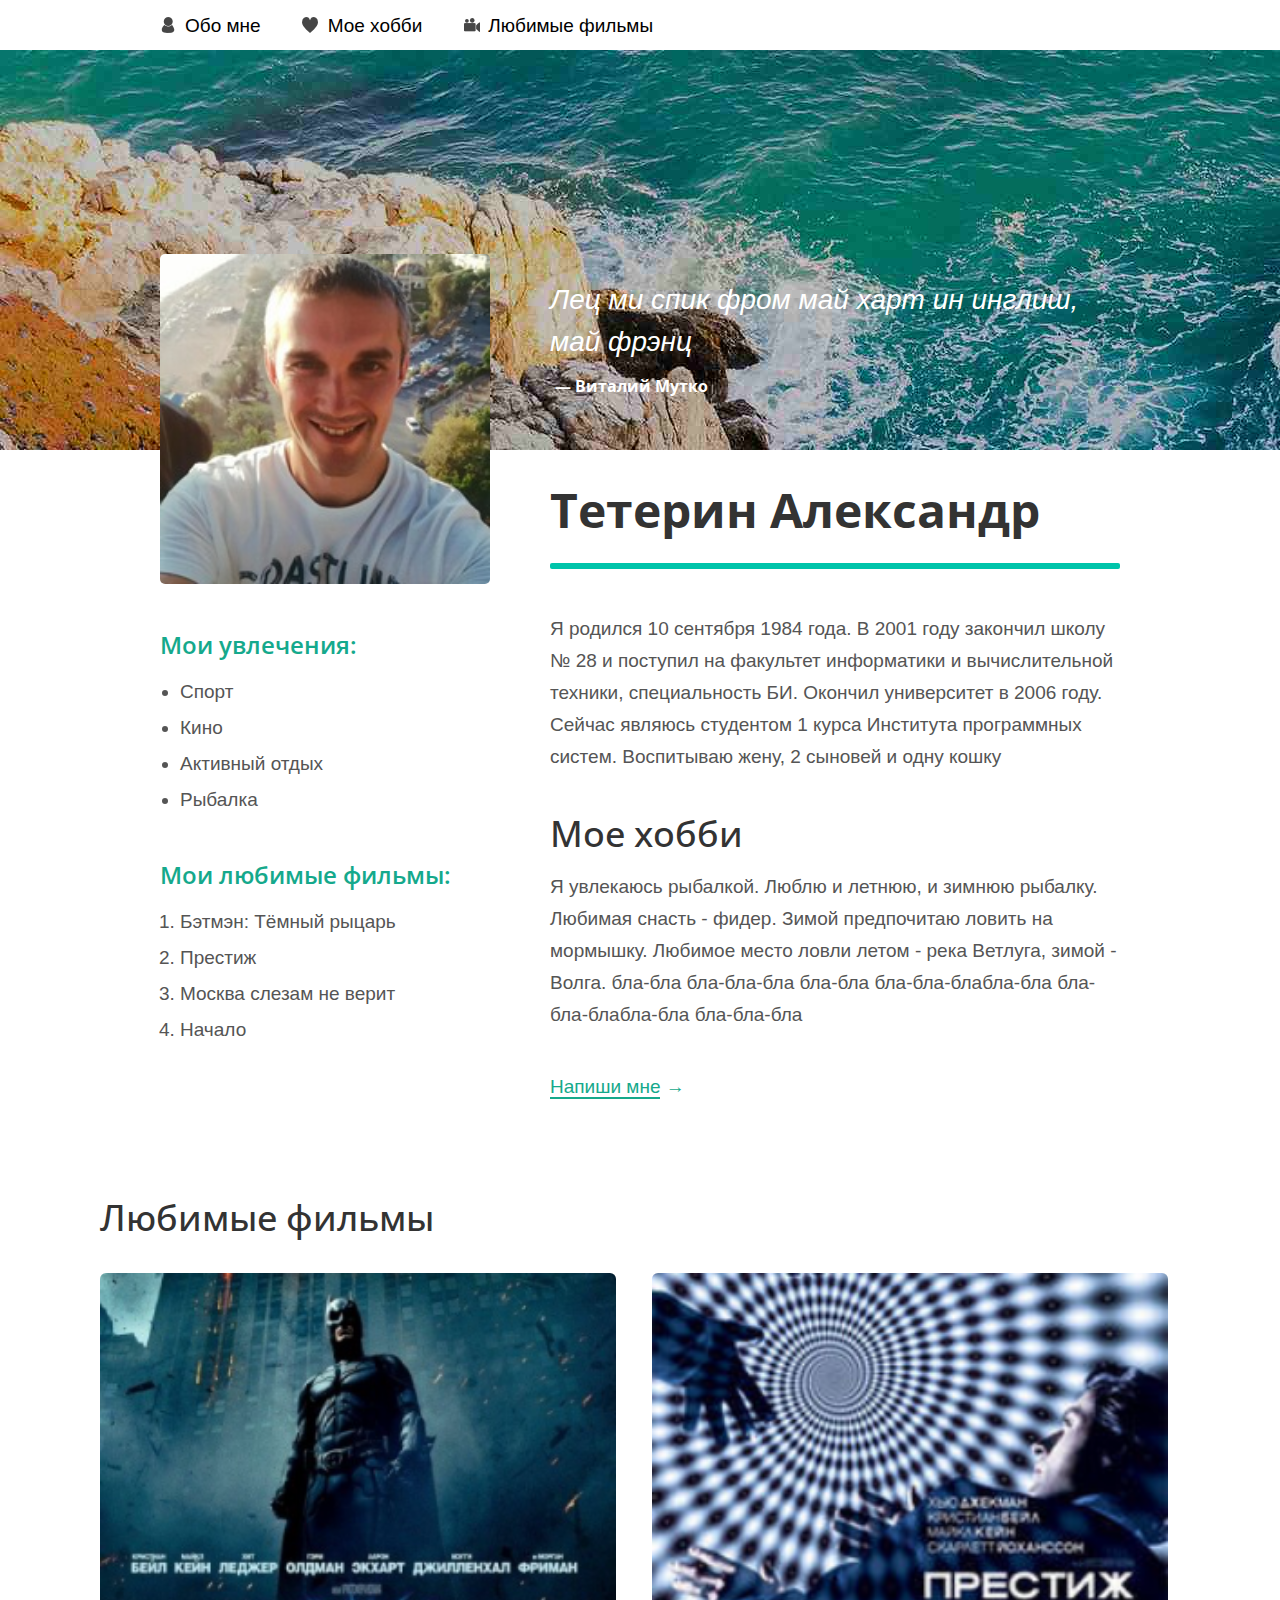
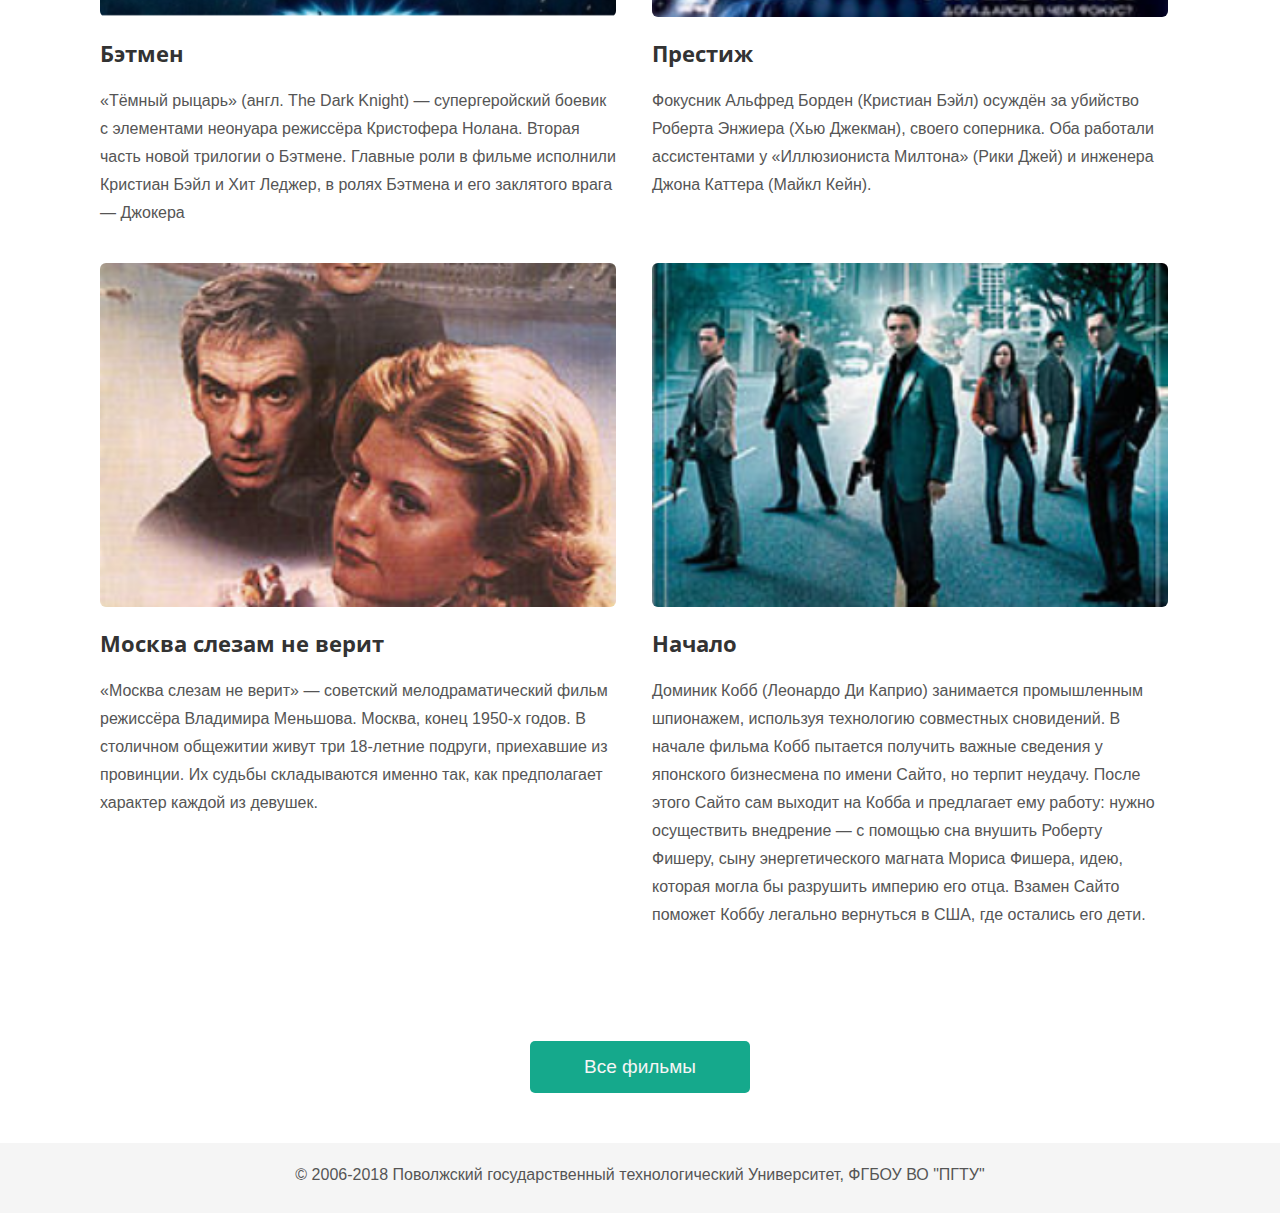
==== commit 7636cc87: "в 5.2 решена проблема с адаптивностью модального окна. в 6.1. продолжена разработка верхнего меню" ====
--- a/5_2/index.html
+++ b/5_2/index.html
@@ -12,8 +12,9 @@
             <a class="about_me_item" href=#>Обо мнe</a>
             <a class="hobby_item" href=#>Мое хобби</a>
             <a class="my_films_item" href=#>Любимые фильмы</a>
+            <a class="menu_hamburger" href=#></a>
         </div>
-        
+        <div class="clear"></div>
         <div class="content">
             <div class="left_part">
                 <img class="foto" src="images/my_foto.jpg" alt="foto">
@@ -58,9 +59,10 @@
             </div>
             <div class="clear"></div>
         </div>
+            
         <div class="background"></div>
         <div class="popup">
-            <h2 class="write_me_header">Напиши мне</h2>
+            <h3 class="write_me_header">Напиши мне</h3>
             <a id="close_window" href=# ></a>
             <div class="clear"></div>
             <div class="feedback_form">
--- a/5_2/css/main.css
+++ b/5_2/css/main.css
@@ -3,6 +3,11 @@
     margin: 0 auto;
     max-width: 1000px;
     font-size: 0;
+}
+
+.menu_hamburger
+{
+    display: none;
 }
 
 .menu a
@@ -395,7 +400,7 @@
     text-align: center;
 }
 
-.popup h2
+.write_me_header
 {
     margin-left: 60px;
     margin-top: 42px;
@@ -407,6 +412,7 @@
     font-weight: 600;
     display: block;
     float: left;
+    max-width: 250px;
 }
 
 
@@ -459,10 +465,9 @@
     background-image: url("../images/exit_icon.png");
     background-repeat: no-repeat;
     display: block;
-    float: left;
-    padding: 20px 20px;
-    margin-left: 47%;
-    margin-top: 32px;
+    float: right;
+    background-position: 5px 30px;
+    padding: 40px 30px;
 }
 
 input[type="text"]
@@ -606,7 +611,6 @@
 
 @media screen and (max-width: 1280px) and (min-width: 640px)
 {
-
     .first_film
     {
         width: 43%;
@@ -615,15 +619,13 @@
         margin-bottom: 3%;
     }
     
-
     .second_film
     {
         width: 43%;
-        margin-right: 3%;
-        margin-left: 4%;
+        margin-right: 4%;
+        margin-left: 3%;
         margin-bottom: 3%;
     }
-    
 
     .third_film
     {
@@ -650,93 +652,91 @@
         width: 100%;
         height: auto;
     }
-}
-
-@media screen and (max-width: 570px)
-{
+    
+    .my_films_block h2
+    {
+        margin-left: 5%;
+    }
+}
+
+@media screen and (max-width: 900px)
+{
+    .content .left_part,
+    .content .right_part
+    {
+        margin-top: 200px;
+    }
+    
+    body
+    {
+        background-size: 1800px;
+    }
+    
+}
+
+@media screen and (max-width: 800px)
+{
+    body
+    {
+        background-size: 1700px;
+    }
+    
+    .content .left_part,
+    .content .right_part
+    {
+        margin-top: 200px;
+    }
+    
+    blockquote
+    {
+        font-size: 26px;
+        line-height: 36px;
+    }
+    
+    .autor
+    {
+        line-height: 36px;
+        font-size: 16px; 
+    }
+}
+
+
+@media screen and (max-width: 640px)
+{
+    .about_me_item, 
+    .my_films_item, 
+    .hobby_item
+    {
+        display: none;
+        padding-right: 10px;
+    }
+    
+    .menu_hamburger
+    {
+        display: block;
+        background-image: url("../images/hamburger.png");
+        background-repeat: no-repeat;
+        background-position: 97% 50%;
+        background-size: 50px;
+        padding: 25px 20px;
+    }
+    
+    .content .right_part,
     .content .left_part
     {
-        float: none;
-        width: 80%;
-        margin: 0 auto;
-        
-    }
-    .right_part
-    {
-        float: none;
-        width: 80%;
-        margin: 0 auto;
-    }
-    
-    input[type="submit"]
-    {
-        font-size: 0.7em;
-    }
-    
-    .blockquote_block
-    {
-        margin-top: 50px;
-        height: 150px;
-    }
-    
-    blockquote,
-    .autor
-    {
-        color: black;
-    }
-    
-    label,
-    .gender
-    {
-        margin-left: 2.5%;
-    }
-    
-    .feedback_header
-    {
-        width: 100%;
-    }
-    
-    .feedback_writeme
-    {
-        margin-left: 2.5%;
-        width: 90%;
-    }
-}
-
-@media screen and (max-width: 900px)
-{
-    .content .left_part
-    {
-        margin-top: 250px;
-    }
-}
-
-@media screen and (max-width: 640px)
-{
-    .about_me_item, .my_films_item, .hobby_item
-    {
-        display: block;
-        padding-right: 10px;
-    }
-    
-    .about_me_item
-    {
-        width: 85px;
-    }
-    
-    .my_films_item
-    {
-        width: 180px;
-    }
-    
-    .hobby_item
-    {
-        width: 105px;
+        margin-top: 180px;
     }
     
     .my_films_block,
     .advansed_film_block
     {
+        width: 90%;
+        margin: 30px auto;
+    }
+    
+    .my_films_block h2
+    {
+        display: block;
         width: 90%;
         margin: 30px auto;
     }
@@ -751,21 +751,23 @@
         float: none;
     }
     
-    img
+    .my_films_block p,
+    .advansed_film_block p
+    {
+        margin-bottom: 20px;
+    }
+    
+    .my_films_block img,
+    .advansed_film_block img
     {
         width: 100%;
         height: auto;
-    }   
+    }
     
     body
     {
-        background-position: 0 150px;
+        background-position: 0 50px;
         background-size: 1500px;
-    }
-    
-    .content
-    {
-        margin-top: -50px;
     }
     
     blockquote
@@ -781,7 +783,6 @@
     }
     
     .my_films_block h2
-    h2
     {
         margin-top: 40px;
     }
@@ -793,12 +794,14 @@
     
     .feedback_header
     {
-        width: 90%;
+        width: 100%;
+        float: none;
+        max-width: 100%;
     }
 
     textarea
     {
-        width: 85%;
+        width: 87%;
         margin-left: 2.5%;
         
     }
@@ -811,7 +814,64 @@
     
     select
     {
-        width: 95%;
+        width: 94%;
         margin-left: 2%;
     }
-}+}
+
+@media screen and (max-width: 570px)
+{
+    .menu
+    {
+        float: none;
+    }
+    
+    .content .left_part
+    {
+        float: none;
+        width: 80%;
+        margin: 0 auto;
+        margin-top: 150px;
+    }
+    
+    .content .right_part
+    {
+        float: none;
+        width: 80%;
+        margin: 0 auto;
+    }
+    
+    input[type="submit"]
+    {
+        font-size: 0.7em;
+    }
+    
+    .blockquote_block
+    {
+        margin-top: 50px;
+        height: 150px;
+    }
+    
+    blockquote,
+    .autor
+    {
+        color: black;
+    }
+    
+    label,
+    .gender
+    {
+        margin-left: 2.5%;
+    }
+    
+    .feedback_header
+    {
+        width: 100%;
+    }
+    
+    .feedback_writeme
+    {
+        margin-left: 2.5%;
+        width: 90%;
+    }
+}
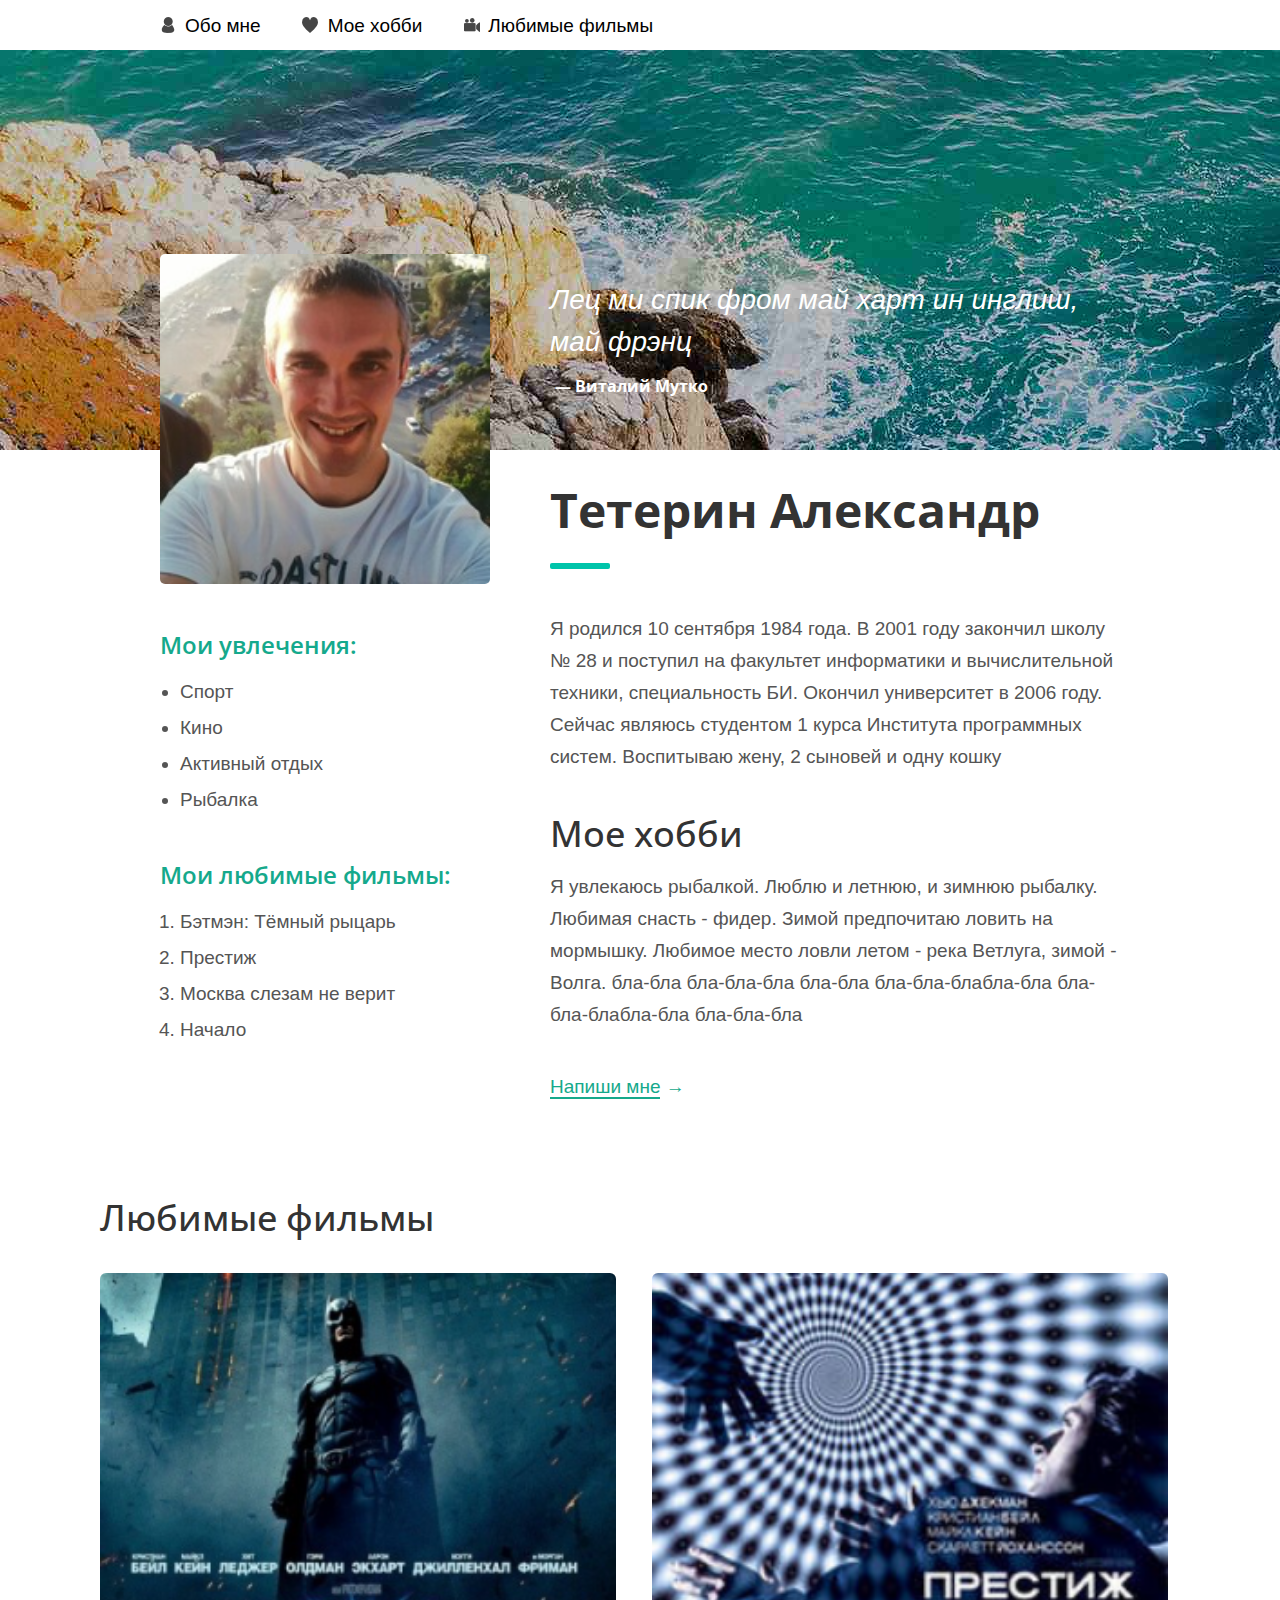
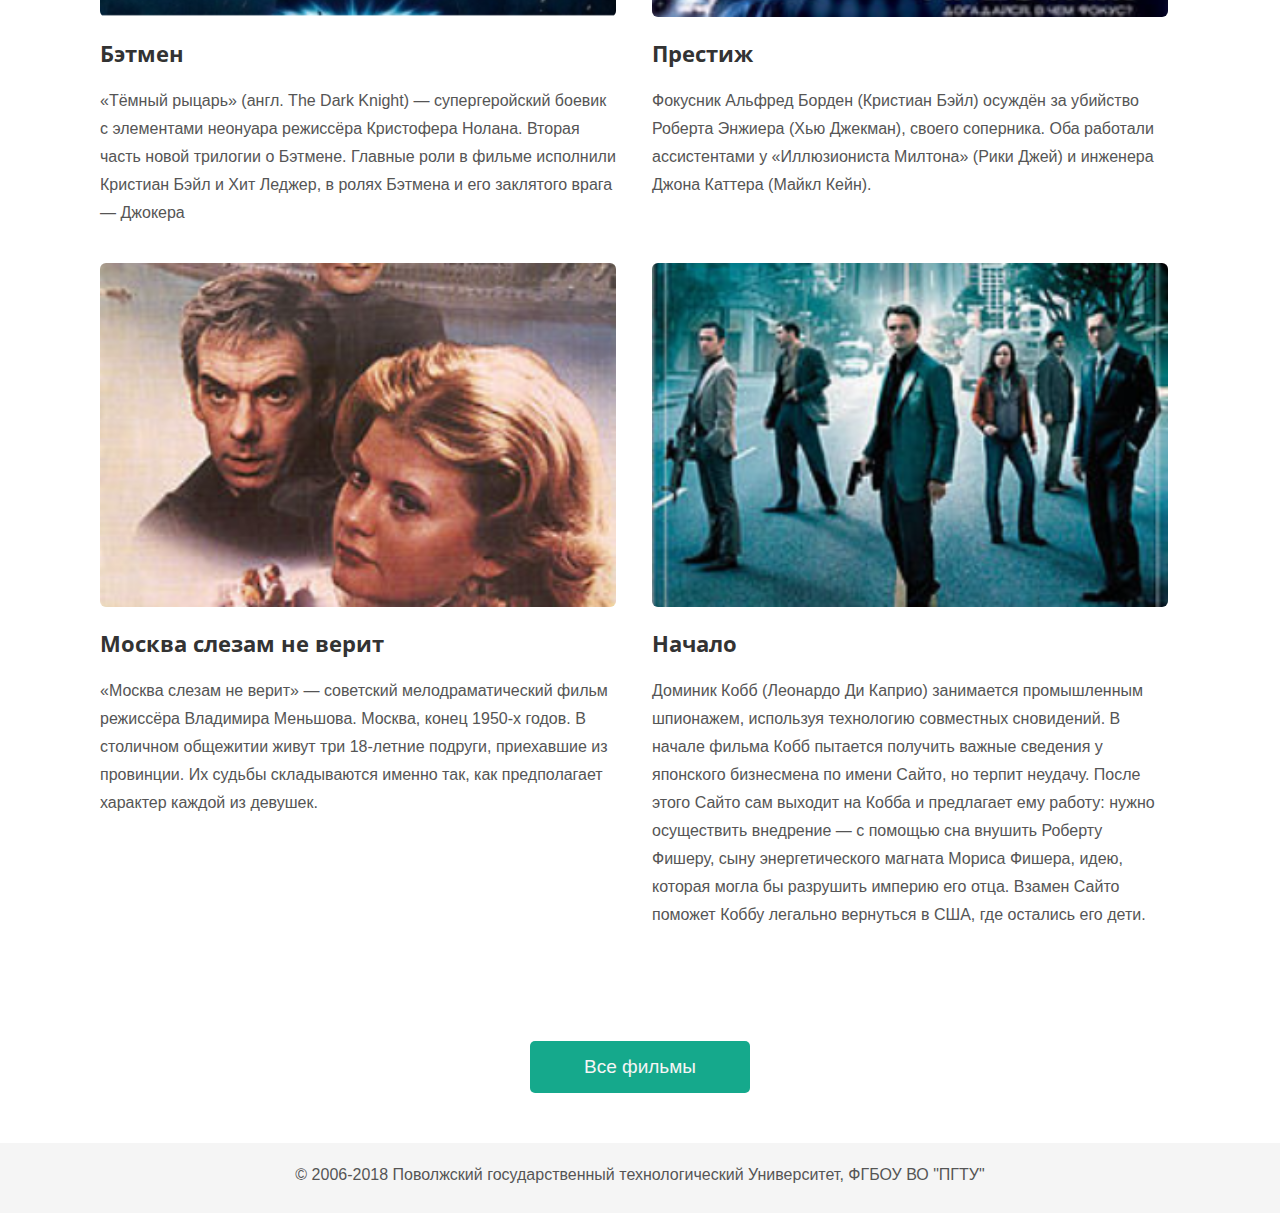
==== commit fa6cd15b: "адаптивность" ====
--- a/5_2/index.html
+++ b/5_2/index.html
@@ -48,9 +48,9 @@
                     <h2 class="my_hobby">Мое хобби</h2>
                     <p class="text">Я увлекаюсь рыбалкой. Люблю и летнюю, и зимнюю рыбалку. Любимая снасть - фидер. Зимой предпочитаю ловить на мормышку. Любимое место ловли летом - река Ветлуга, зимой - Волга. бла-бла бла-бла-бла бла-бла бла-бла-блабла-бла бла-бла-блабла-бла бла-бла-бла </p>
                 </div>
-                <div class="write_me">
+                <div class="write_me" id="writeme">
                     <p>
-                        <a  href="http://yandex.ru" >
+                        <a  href=#>
                             <span class="link_name">Напиши мне</span>
                             <span class="none">→</span>
                         </a>
@@ -60,10 +60,10 @@
             <div class="clear"></div>
         </div>
             
-        <div class="background"></div>
-        <div class="popup">
+        <div class="background" id="background"></div>
+        <div class="popup" id="popup">
             <h3 class="write_me_header">Напиши мне</h3>
-            <a id="close_window" href=# ></a>
+            <a class="close_window_button" id="close_window" href=# ></a>
             <div class="clear"></div>
             <div class="feedback_form">
                 <form name="contact_form">
--- a/5_2/css/main.css
+++ b/5_2/css/main.css
@@ -460,7 +460,7 @@
     display: block;
 }
 
-#close_window
+.close_window_button
 {
     background-image: url("../images/exit_icon.png");
     background-repeat: no-repeat;
@@ -518,7 +518,7 @@
 
 .error
 {
-    border: 2px solid rgb(255, 0, 0);
+    border: 2px solid rgb(210, 0, 0);
 }
 
 .required_field:focus
@@ -601,13 +601,18 @@
     padding-top: 23px;
     color: rgb(85,85,85);
     font-family: "Georgia", sans-serif;
+    width: 90%;
 }
 
 .red_border
 {
-    border: 4px solid rgb(210, 0, 0);
-}
-
+    border: 4px solid rgb(210, 56, 23);
+}
+
+.remove_overflow
+{
+    overflow: hidden;
+}
 
 @media screen and (max-width: 1280px) and (min-width: 640px)
 {
@@ -651,6 +656,11 @@
     {
         width: 100%;
         height: auto;
+    }
+    
+    .line
+    {
+        width: 60px;
     }
     
     .my_films_block h2
